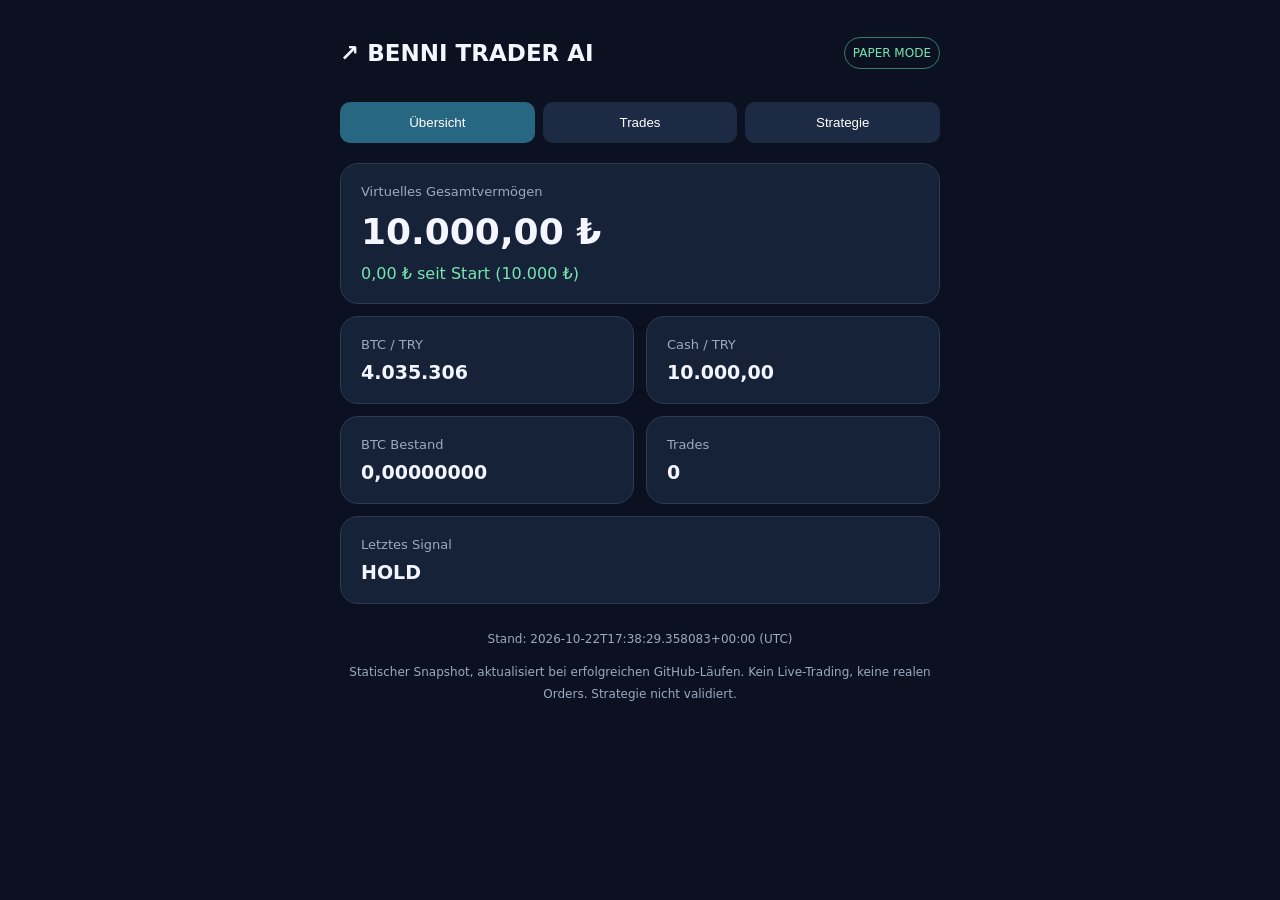
==== index.html @ b9be7a13 "Create index.html" ====
<!doctype html><html lang="de"><meta charset="utf-8"><meta name="viewport" content="width=device-width,initial-scale=1"><meta name="theme-color" content="#0b1120"><title>BENNI TRADER AI</title><style>body{margin:0;background:#0b1120;color:#f3f6ff;font:16px -apple-system,system-ui,sans-serif}main{max-width:600px;margin:auto;padding:25px 17px}header{display:flex;justify-content:space-between;align-items:center}h1{font-size:23px}.tag{color:#76e5b3;border:1px solid #387e68;padding:8px;border-radius:20px;font-size:12px}.card{background:#162238;border:1px solid #2a3c56;padding:20px;border-radius:18px;margin:12px 0}.muted{color:#9baac0;font-size:13px}.big{font-size:36px;font-weight:800;margin:12px 0}.green{color:#76e5b3}.red{color:#ff8c9a}.grid{display:grid;grid-template-columns:1fr 1fr;gap:12px}.grid .card{margin:0}.number{font-size:19px;font-weight:750;margin-top:9px;overflow-wrap:anywhere}.tabs{display:flex;gap:8px;margin:20px 0}.tabs button{flex:1;background:#1c2b43;border:0;border-radius:10px;color:white;padding:13px 2px}.tabs button.active{background:#286781}.section{display:none}.section.active{display:block}.entry{border-top:1px solid #324157;padding:12px 0;font-size:12px;overflow-wrap:anywhere}footer{text-align:center;color:#9baac0;font-size:12px;line-height:1.8;margin-top:25px}</style><main><header><h1>↗ BENNI TRADER AI</h1><span class="tag">PAPER MODE</span></header><div class="tabs"><button class="active" onclick="show('home',this)">Übersicht</button><button onclick="show('trades',this)">Trades</button><button onclick="show('strategy',this)">Strategie</button></div><section class="section active" id="home"><div class="card"><div class="muted">Virtuelles Gesamtvermögen</div><div class="big">10.000,00 ₺</div><div class="green">0,00 ₺ seit Start (10.000 ₺)</div></div><div class="grid"><div class="card"><div class="muted">BTC / TRY</div><div class="number">4.035.306</div></div><div class="card"><div class="muted">Cash / TRY</div><div class="number">10.000,00</div></div><div class="card"><div class="muted">BTC Bestand</div><div class="number">0,00000000</div></div><div class="card"><div class="muted">Trades</div><div class="number">0</div></div></div><div class="card"><div class="muted">Letztes Signal</div><div class="number">HOLD</div></div></section><section class="section" id="trades"><div class="card"><h3>Virtuelle Trades</h3><p>Keine Einträge</p></div><div class="card"><h3>Ereignisse</h3><div class="entry">{&quot;time&quot;: &quot;2026-10-22T17:38:29.358083+00:00&quot;, &quot;price_tl&quot;: 4035306.0, &quot;event&quot;: &quot;HOLD&quot;, &quot;equity_tl&quot;: 10000.0}</div><div class="entry">{&quot;time&quot;: &quot;2026-10-22T16:42:39.320759+00:00&quot;, &quot;price_tl&quot;: 4041953.0, &quot;event&quot;: &quot;HOLD&quot;, &quot;equity_tl&quot;: 10000.0}</div><div class="entry">{&quot;time&quot;: &quot;2026-10-22T15:42:54.539997+00:00&quot;, &quot;price_tl&quot;: 4045295.0, &quot;event&quot;: &quot;HOLD&quot;, &quot;equity_tl&quot;: 10000.0}</div><div class="entry">{&quot;time&quot;: &quot;2026-10-22T14:56:43.602788+00:00&quot;, &quot;price_tl&quot;: 4059293.0, &quot;event&quot;: &quot;HOLD&quot;, &quot;equity_tl&quot;: 10000.0}</div></div></section><section class="section" id="strategy"><div class="card"><h3>Teststrategie</h3><p>Kaufsignal: &gt; +0,5 % seit vorheriger Messung</p><p>Maximaler Kauf: 2.000 TRY</p><p>Stop-Loss: −2 %</p><p>Gewinnziel: +4 %</p><p>Gebührenannahme: 0,1 % je Seite</p><p>Kein Hebel</p></div></section><footer>Stand: 2026-10-22T17:38:29.358083+00:00 (UTC)<p>Statischer Snapshot, aktualisiert bei erfolgreichen GitHub-Läufen. Kein Live-Trading, keine realen Orders. Strategie nicht validiert.</p></footer></main><script>function show(id,btn){document.querySelectorAll('.section').forEach(e=>e.classList.toggle('active',e.id===id));document.querySelectorAll('.tabs button').forEach(e=>e.classList.toggle('active',e===btn))}</script></html>
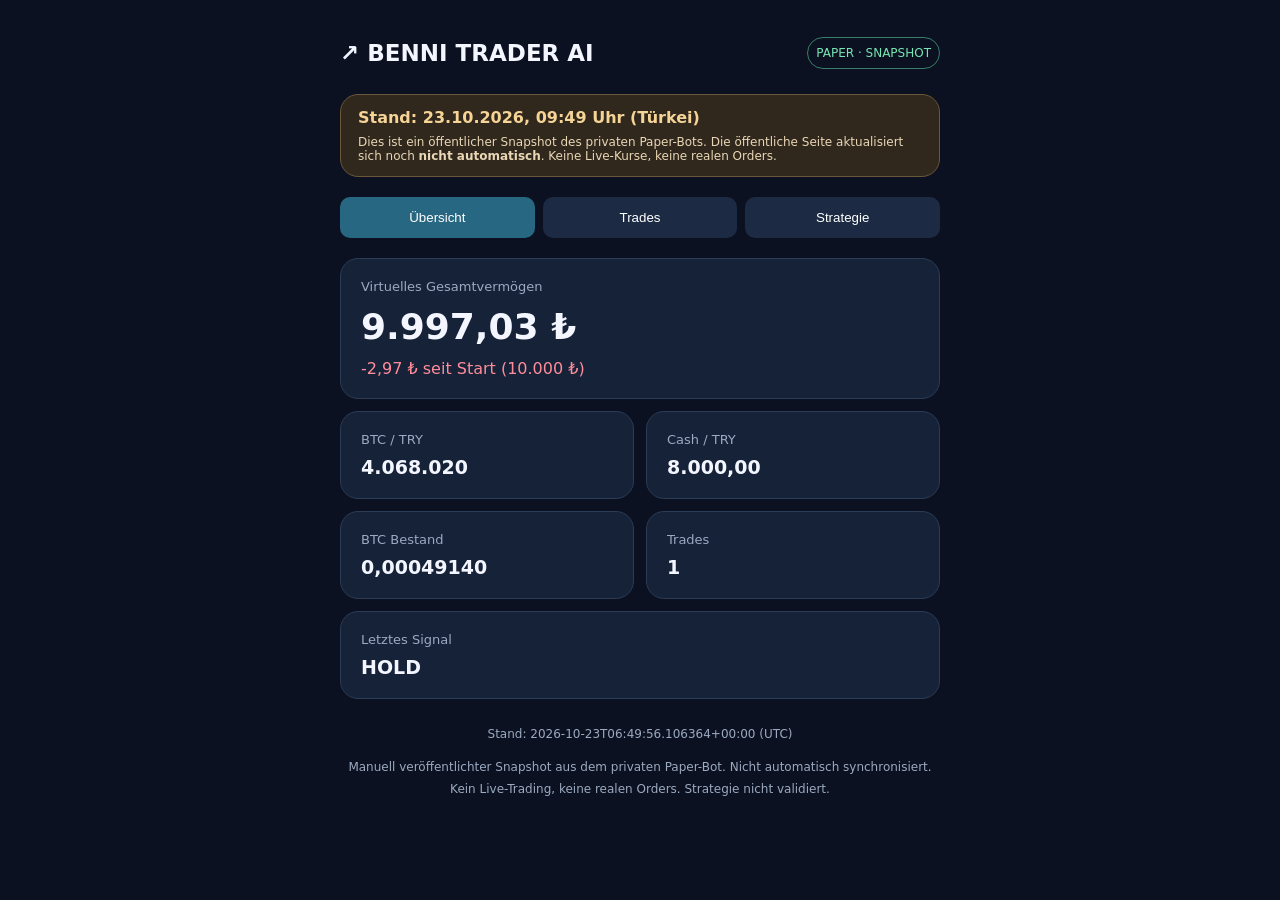
==== commit ab049253: "Sync latest paper-trading snapshot and prominently disclose static data" ====
--- a/index.html
+++ b/index.html
@@ -1 +1 @@
-<!doctype html><html lang="de"><meta charset="utf-8"><meta name="viewport" content="width=device-width,initial-scale=1"><meta name="theme-color" content="#0b1120"><title>BENNI TRADER AI</title><style>body{margin:0;background:#0b1120;color:#f3f6ff;font:16px -apple-system,system-ui,sans-serif}main{max-width:600px;margin:auto;padding:25px 17px}header{display:flex;justify-content:space-between;align-items:center}h1{font-size:23px}.tag{color:#76e5b3;border:1px solid #387e68;padding:8px;border-radius:20px;font-size:12px}.card{background:#162238;border:1px solid #2a3c56;padding:20px;border-radius:18px;margin:12px 0}.muted{color:#9baac0;font-size:13px}.big{font-size:36px;font-weight:800;margin:12px 0}.green{color:#76e5b3}.red{color:#ff8c9a}.grid{display:grid;grid-template-columns:1fr 1fr;gap:12px}.grid .card{margin:0}.number{font-size:19px;font-weight:750;margin-top:9px;overflow-wrap:anywhere}.tabs{display:flex;gap:8px;margin:20px 0}.tabs button{flex:1;background:#1c2b43;border:0;border-radius:10px;color:white;padding:13px 2px}.tabs button.active{background:#286781}.section{display:none}.section.active{display:block}.entry{border-top:1px solid #324157;padding:12px 0;font-size:12px;overflow-wrap:anywhere}footer{text-align:center;color:#9baac0;font-size:12px;line-height:1.8;margin-top:25px}</style><main><header><h1>↗ BENNI TRADER AI</h1><span class="tag">PAPER MODE</span></header><div class="tabs"><button class="active" onclick="show('home',this)">Übersicht</button><button onclick="show('trades',this)">Trades</button><button onclick="show('strategy',this)">Strategie</button></div><section class="section active" id="home"><div class="card"><div class="muted">Virtuelles Gesamtvermögen</div><div class="big">10.000,00 ₺</div><div class="green">0,00 ₺ seit Start (10.000 ₺)</div></div><div class="grid"><div class="card"><div class="muted">BTC / TRY</div><div class="number">4.035.306</div></div><div class="card"><div class="muted">Cash / TRY</div><div class="number">10.000,00</div></div><div class="card"><div class="muted">BTC Bestand</div><div class="number">0,00000000</div></div><div class="card"><div class="muted">Trades</div><div class="number">0</div></div></div><div class="card"><div class="muted">Letztes Signal</div><div class="number">HOLD</div></div></section><section class="section" id="trades"><div class="card"><h3>Virtuelle Trades</h3><p>Keine Einträge</p></div><div class="card"><h3>Ereignisse</h3><div class="entry">{&quot;time&quot;: &quot;2026-10-22T17:38:29.358083+00:00&quot;, &quot;price_tl&quot;: 4035306.0, &quot;event&quot;: &quot;HOLD&quot;, &quot;equity_tl&quot;: 10000.0}</div><div class="entry">{&quot;time&quot;: &quot;2026-10-22T16:42:39.320759+00:00&quot;, &quot;price_tl&quot;: 4041953.0, &quot;event&quot;: &quot;HOLD&quot;, &quot;equity_tl&quot;: 10000.0}</div><div class="entry">{&quot;time&quot;: &quot;2026-10-22T15:42:54.539997+00:00&quot;, &quot;price_tl&quot;: 4045295.0, &quot;event&quot;: &quot;HOLD&quot;, &quot;equity_tl&quot;: 10000.0}</div><div class="entry">{&quot;time&quot;: &quot;2026-10-22T14:56:43.602788+00:00&quot;, &quot;price_tl&quot;: 4059293.0, &quot;event&quot;: &quot;HOLD&quot;, &quot;equity_tl&quot;: 10000.0}</div></div></section><section class="section" id="strategy"><div class="card"><h3>Teststrategie</h3><p>Kaufsignal: &gt; +0,5 % seit vorheriger Messung</p><p>Maximaler Kauf: 2.000 TRY</p><p>Stop-Loss: −2 %</p><p>Gewinnziel: +4 %</p><p>Gebührenannahme: 0,1 % je Seite</p><p>Kein Hebel</p></div></section><footer>Stand: 2026-10-22T17:38:29.358083+00:00 (UTC)<p>Statischer Snapshot, aktualisiert bei erfolgreichen GitHub-Läufen. Kein Live-Trading, keine realen Orders. Strategie nicht validiert.</p></footer></main><script>function show(id,btn){document.querySelectorAll('.section').forEach(e=>e.classList.toggle('active',e.id===id));document.querySelectorAll('.tabs button').forEach(e=>e.classList.toggle('active',e===btn))}</script></html>
+<!doctype html><html lang="de"><meta charset="utf-8"><meta name="viewport" content="width=device-width,initial-scale=1"><meta name="theme-color" content="#0b1120"><title>BENNI TRADER AI</title><style>body{margin:0;background:#0b1120;color:#f3f6ff;font:16px -apple-system,system-ui,sans-serif}main{max-width:600px;margin:auto;padding:25px 17px}header{display:flex;justify-content:space-between;align-items:center}h1{font-size:23px}.tag{color:#76e5b3;border:1px solid #387e68;padding:8px;border-radius:20px;font-size:12px}.card{background:#162238;border:1px solid #2a3c56;padding:20px;border-radius:18px;margin:12px 0}.muted{color:#9baac0;font-size:13px}.big{font-size:36px;font-weight:800;margin:12px 0}.green{color:#76e5b3}.red{color:#ff8c9a}.grid{display:grid;grid-template-columns:1fr 1fr;gap:12px}.grid .card{margin:0}.number{font-size:19px;font-weight:750;margin-top:9px;overflow-wrap:anywhere}.tabs{display:flex;gap:8px;margin:20px 0}.tabs button{flex:1;background:#1c2b43;border:0;border-radius:10px;color:white;padding:13px 2px}.tabs button.active{background:#286781}.section{display:none}.section.active{display:block}.entry{border-top:1px solid #324157;padding:12px 0;font-size:12px;overflow-wrap:anywhere}footer{text-align:center;color:#9baac0;font-size:12px;line-height:1.8;margin-top:25px}</style><main><header><h1>↗ BENNI TRADER AI</h1><span class="tag">PAPER · SNAPSHOT</span></header><div class="card" style="padding:13px 17px;border-color:#6b573a;background:#30271d"><strong style="color:#f5d496">Stand: 23.10.2026, 09:49 Uhr (Türkei)</strong><p style="color:#e9d7b5;font-size:12px;margin:8px 0 0">Dies ist ein öffentlicher Snapshot des privaten Paper-Bots. Die öffentliche Seite aktualisiert sich noch <strong>nicht automatisch</strong>. Keine Live-Kurse, keine realen Orders.</p></div><div class="tabs"><button class="active" onclick="show('home',this)">Übersicht</button><button onclick="show('trades',this)">Trades</button><button onclick="show('strategy',this)">Strategie</button></div><section class="section active" id="home"><div class="card"><div class="muted">Virtuelles Gesamtvermögen</div><div class="big">9.997,03 ₺</div><div class="red">-2,97 ₺ seit Start (10.000 ₺)</div></div><div class="grid"><div class="card"><div class="muted">BTC / TRY</div><div class="number">4.068.020</div></div><div class="card"><div class="muted">Cash / TRY</div><div class="number">8.000,00</div></div><div class="card"><div class="muted">BTC Bestand</div><div class="number">0,00049140</div></div><div class="card"><div class="muted">Trades</div><div class="number">1</div></div></div><div class="card"><div class="muted">Letztes Signal</div><div class="number">HOLD</div></div></section><section class="section" id="trades"><div class="card"><h3>Virtuelle Trades</h3><div class="entry">{&quot;time&quot;: &quot;2026-10-23T02:40:31.738492+00:00&quot;, &quot;action&quot;: &quot;BUY&quot;, &quot;price&quot;: 4065930.0, &quot;budget_tl&quot;: 2000.0, &quot;reason&quot;: &quot;PRICE_MOMENTUM_0.5_PERCENT&quot;}</div></div><div class="card"><h3>Ereignisse</h3><div class="entry">{&quot;time&quot;: &quot;2026-10-23T06:49:56.106364+00:00&quot;, &quot;price_tl&quot;: 4068020.0, &quot;event&quot;: &quot;HOLD&quot;, &quot;equity_tl&quot;: 9997.03}</div><div class="entry">{&quot;time&quot;: &quot;2026-10-23T05:39:57.556438+00:00&quot;, &quot;price_tl&quot;: 4060807.0, &quot;event&quot;: &quot;HOLD&quot;, &quot;equity_tl&quot;: 9993.49}</div><div class="entry">{&quot;time&quot;: &quot;2026-10-23T04:40:06.357328+00:00&quot;, &quot;price_tl&quot;: 4059516.0, &quot;event&quot;: &quot;HOLD&quot;, &quot;equity_tl&quot;: 9992.85}</div><div class="entry">{&quot;time&quot;: &quot;2026-10-23T03:41:21.629863+00:00&quot;, &quot;price_tl&quot;: 4065906.0, &quot;event&quot;: &quot;HOLD&quot;, &quot;equity_tl&quot;: 9995.99}</div><div class="entry">{&quot;time&quot;: &quot;2026-10-23T02:40:31.738492+00:00&quot;, &quot;price_tl&quot;: 4065930.0, &quot;event&quot;: &quot;BUY&quot;, &quot;equity_tl&quot;: 9996.0}</div><div class="entry">{&quot;time&quot;: &quot;2026-10-23T01:45:26.786520+00:00&quot;, &quot;price_tl&quot;: 4044550.0, &quot;event&quot;: &quot;HOLD&quot;, &quot;equity_tl&quot;: 10000.0}</div><div class="entry">{&quot;time&quot;: &quot;2026-10-23T00:54:32.287099+00:00&quot;, &quot;price_tl&quot;: 4048081.0, &quot;event&quot;: &quot;HOLD&quot;, &quot;equity_tl&quot;: 10000.0}</div><div class="entry">{&quot;time&quot;: &quot;2026-10-22T23:38:26.418044+00:00&quot;, &quot;price_tl&quot;: 4038658.0, &quot;event&quot;: &quot;HOLD&quot;, &quot;equity_tl&quot;: 10000.0}</div><div class="entry">{&quot;time&quot;: &quot;2026-10-22T22:38:19.894892+00:00&quot;, &quot;price_tl&quot;: 4043601.0, &quot;event&quot;: &quot;HOLD&quot;, &quot;equity_tl&quot;: 10000.0}</div><div class="entry">{&quot;time&quot;: &quot;2026-10-22T21:39:09.547946+00:00&quot;, &quot;price_tl&quot;: 4046277.0, &quot;event&quot;: &quot;HOLD&quot;, &quot;equity_tl&quot;: 10000.0}</div><div class="entry">{&quot;time&quot;: &quot;2026-10-22T20:40:07.004545+00:00&quot;, &quot;price_tl&quot;: 4030241.0, &quot;event&quot;: &quot;HOLD&quot;, &quot;equity_tl&quot;: 10000.0}</div><div class="entry">{&quot;time&quot;: &quot;2026-10-22T19:42:06.209705+00:00&quot;, &quot;price_tl&quot;: 4035953.0, &quot;event&quot;: &quot;HOLD&quot;, &quot;equity_tl&quot;: 10000.0}</div><div class="entry">{&quot;time&quot;: &quot;2026-10-22T18:46:30.027247+00:00&quot;, &quot;price_tl&quot;: 4031453.0, &quot;event&quot;: &quot;HOLD&quot;, &quot;equity_tl&quot;: 10000.0}</div><div class="entry">{&quot;time&quot;: &quot;2026-10-22T17:38:29.358083+00:00&quot;, &quot;price_tl&quot;: 4035306.0, &quot;event&quot;: &quot;HOLD&quot;, &quot;equity_tl&quot;: 10000.0}</div><div class="entry">{&quot;time&quot;: &quot;2026-10-22T16:42:39.320759+00:00&quot;, &quot;price_tl&quot;: 4041953.0, &quot;event&quot;: &quot;HOLD&quot;, &quot;equity_tl&quot;: 10000.0}</div><div class="entry">{&quot;time&quot;: &quot;2026-10-22T15:42:54.539997+00:00&quot;, &quot;price_tl&quot;: 4045295.0, &quot;event&quot;: &quot;HOLD&quot;, &quot;equity_tl&quot;: 10000.0}</div><div class="entry">{&quot;time&quot;: &quot;2026-10-22T14:56:43.602788+00:00&quot;, &quot;price_tl&quot;: 4059293.0, &quot;event&quot;: &quot;HOLD&quot;, &quot;equity_tl&quot;: 10000.0}</div></div></section><section class="section" id="strategy"><div class="card"><h3>Teststrategie</h3><p>Kaufsignal: &gt; +0,5 % seit vorheriger Messung</p><p>Maximaler Kauf: 2.000 TRY</p><p>Stop-Loss: −2 %</p><p>Gewinnziel: +4 %</p><p>Gebührenannahme: 0,1 % je Seite</p><p>Kein Hebel</p></div></section><footer>Stand: 2026-10-23T06:49:56.106364+00:00 (UTC)<p>Manuell veröffentlichter Snapshot aus dem privaten Paper-Bot. Nicht automatisch synchronisiert. Kein Live-Trading, keine realen Orders. Strategie nicht validiert.</p></footer></main><script>function show(id,btn){document.querySelectorAll('.section').forEach(e=>e.classList.toggle('active',e.id===id));document.querySelectorAll('.tabs button').forEach(e=>e.classList.toggle('active',e===btn))}</script></html>
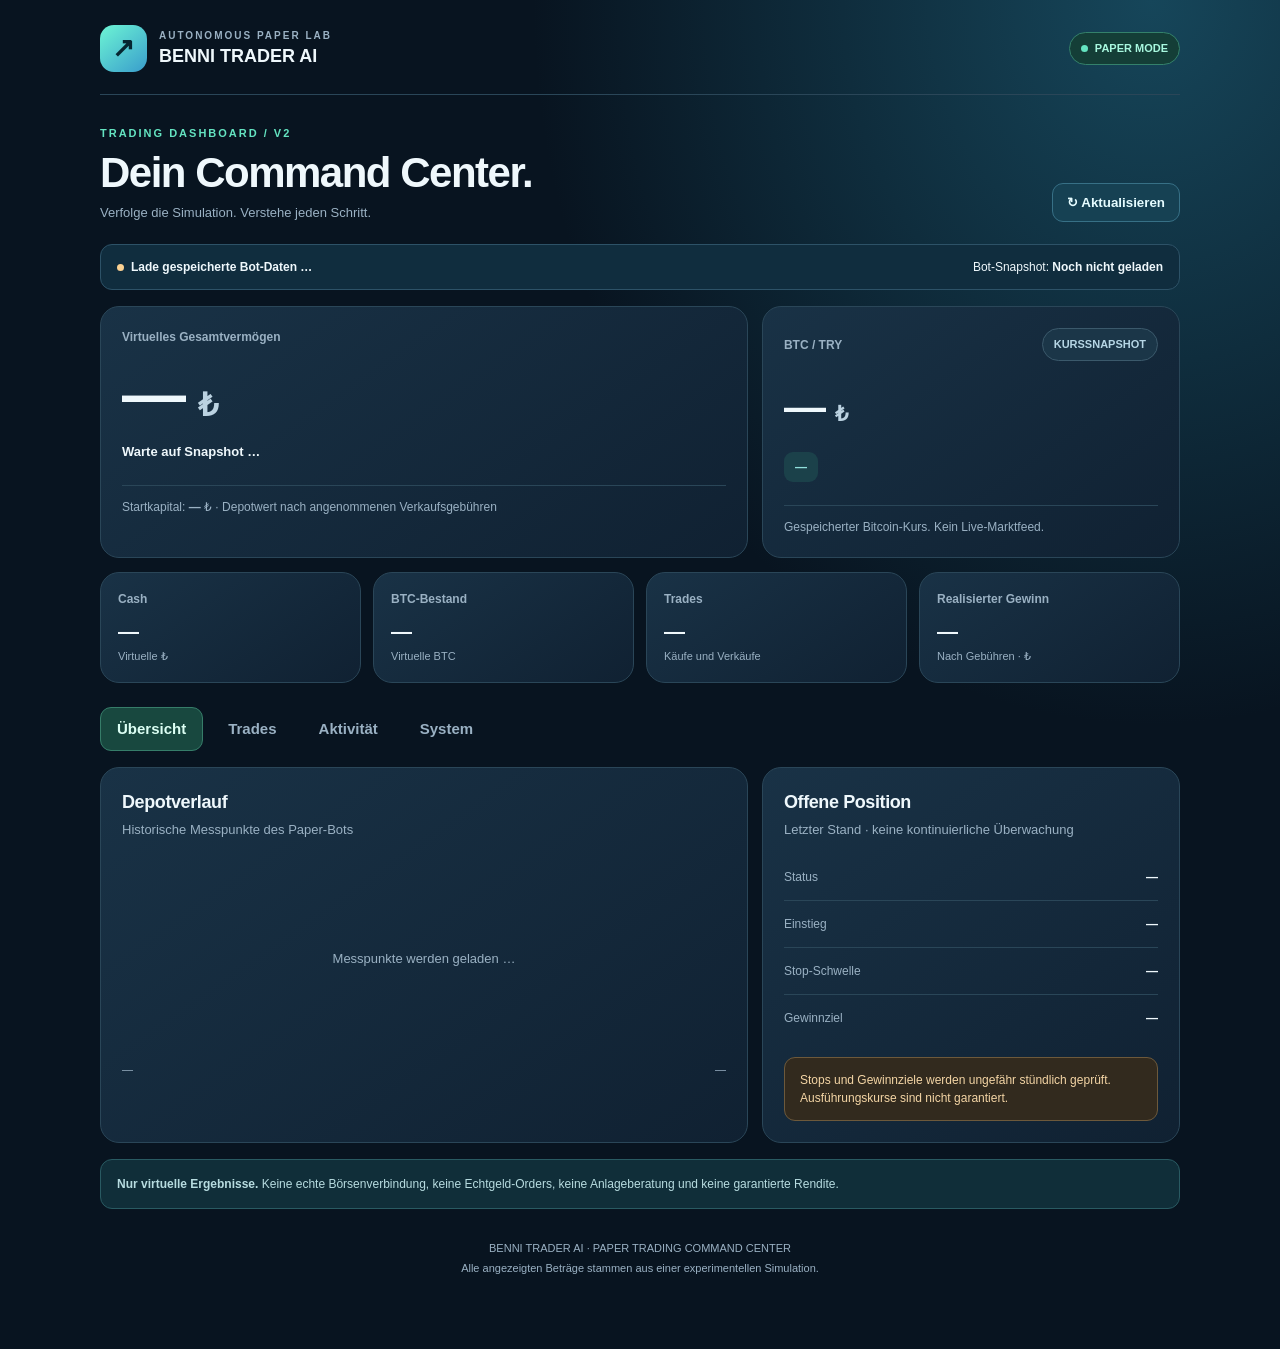
==== commit 54380941: "Launch BENNI responsive dashboard with portfolio, trades, chart and status pages" ====
--- a/index.html
+++ b/index.html
@@ -1 +1,81 @@
-<!doctype html><html lang="de"><meta charset="utf-8"><meta name="viewport" content="width=device-width,initial-scale=1"><meta name="theme-color" content="#0b1120"><title>BENNI TRADER AI</title><style>body{margin:0;background:#0b1120;color:#f3f6ff;font:16px -apple-system,system-ui,sans-serif}main{max-width:600px;margin:auto;padding:25px 17px}header{display:flex;justify-content:space-between;align-items:center}h1{font-size:23px}.tag{color:#76e5b3;border:1px solid #387e68;padding:8px;border-radius:20px;font-size:12px}.card{background:#162238;border:1px solid #2a3c56;padding:20px;border-radius:18px;margin:12px 0}.muted{color:#9baac0;font-size:13px}.big{font-size:36px;font-weight:800;margin:12px 0}.green{color:#76e5b3}.red{color:#ff8c9a}.grid{display:grid;grid-template-columns:1fr 1fr;gap:12px}.grid .card{margin:0}.number{font-size:19px;font-weight:750;margin-top:9px;overflow-wrap:anywhere}.tabs{display:flex;gap:8px;margin:20px 0}.tabs button{flex:1;background:#1c2b43;border:0;border-radius:10px;color:white;padding:13px 2px}.tabs button.active{background:#286781}.section{display:none}.section.active{display:block}.entry{border-top:1px solid #324157;padding:12px 0;font-size:12px;overflow-wrap:anywhere}footer{text-align:center;color:#9baac0;font-size:12px;line-height:1.8;margin-top:25px}</style><main><header><h1>↗ BENNI TRADER AI</h1><span class="tag">PAPER · SNAPSHOT</span></header><div class="card" style="padding:13px 17px;border-color:#6b573a;background:#30271d"><strong style="color:#f5d496">Stand: 23.10.2026, 09:49 Uhr (Türkei)</strong><p style="color:#e9d7b5;font-size:12px;margin:8px 0 0">Dies ist ein öffentlicher Snapshot des privaten Paper-Bots. Die öffentliche Seite aktualisiert sich noch <strong>nicht automatisch</strong>. Keine Live-Kurse, keine realen Orders.</p></div><div class="tabs"><button class="active" onclick="show('home',this)">Übersicht</button><button onclick="show('trades',this)">Trades</button><button onclick="show('strategy',this)">Strategie</button></div><section class="section active" id="home"><div class="card"><div class="muted">Virtuelles Gesamtvermögen</div><div class="big">9.997,03 ₺</div><div class="red">-2,97 ₺ seit Start (10.000 ₺)</div></div><div class="grid"><div class="card"><div class="muted">BTC / TRY</div><div class="number">4.068.020</div></div><div class="card"><div class="muted">Cash / TRY</div><div class="number">8.000,00</div></div><div class="card"><div class="muted">BTC Bestand</div><div class="number">0,00049140</div></div><div class="card"><div class="muted">Trades</div><div class="number">1</div></div></div><div class="card"><div class="muted">Letztes Signal</div><div class="number">HOLD</div></div></section><section class="section" id="trades"><div class="card"><h3>Virtuelle Trades</h3><div class="entry">{&quot;time&quot;: &quot;2026-10-23T02:40:31.738492+00:00&quot;, &quot;action&quot;: &quot;BUY&quot;, &quot;price&quot;: 4065930.0, &quot;budget_tl&quot;: 2000.0, &quot;reason&quot;: &quot;PRICE_MOMENTUM_0.5_PERCENT&quot;}</div></div><div class="card"><h3>Ereignisse</h3><div class="entry">{&quot;time&quot;: &quot;2026-10-23T06:49:56.106364+00:00&quot;, &quot;price_tl&quot;: 4068020.0, &quot;event&quot;: &quot;HOLD&quot;, &quot;equity_tl&quot;: 9997.03}</div><div class="entry">{&quot;time&quot;: &quot;2026-10-23T05:39:57.556438+00:00&quot;, &quot;price_tl&quot;: 4060807.0, &quot;event&quot;: &quot;HOLD&quot;, &quot;equity_tl&quot;: 9993.49}</div><div class="entry">{&quot;time&quot;: &quot;2026-10-23T04:40:06.357328+00:00&quot;, &quot;price_tl&quot;: 4059516.0, &quot;event&quot;: &quot;HOLD&quot;, &quot;equity_tl&quot;: 9992.85}</div><div class="entry">{&quot;time&quot;: &quot;2026-10-23T03:41:21.629863+00:00&quot;, &quot;price_tl&quot;: 4065906.0, &quot;event&quot;: &quot;HOLD&quot;, &quot;equity_tl&quot;: 9995.99}</div><div class="entry">{&quot;time&quot;: &quot;2026-10-23T02:40:31.738492+00:00&quot;, &quot;price_tl&quot;: 4065930.0, &quot;event&quot;: &quot;BUY&quot;, &quot;equity_tl&quot;: 9996.0}</div><div class="entry">{&quot;time&quot;: &quot;2026-10-23T01:45:26.786520+00:00&quot;, &quot;price_tl&quot;: 4044550.0, &quot;event&quot;: &quot;HOLD&quot;, &quot;equity_tl&quot;: 10000.0}</div><div class="entry">{&quot;time&quot;: &quot;2026-10-23T00:54:32.287099+00:00&quot;, &quot;price_tl&quot;: 4048081.0, &quot;event&quot;: &quot;HOLD&quot;, &quot;equity_tl&quot;: 10000.0}</div><div class="entry">{&quot;time&quot;: &quot;2026-10-22T23:38:26.418044+00:00&quot;, &quot;price_tl&quot;: 4038658.0, &quot;event&quot;: &quot;HOLD&quot;, &quot;equity_tl&quot;: 10000.0}</div><div class="entry">{&quot;time&quot;: &quot;2026-10-22T22:38:19.894892+00:00&quot;, &quot;price_tl&quot;: 4043601.0, &quot;event&quot;: &quot;HOLD&quot;, &quot;equity_tl&quot;: 10000.0}</div><div class="entry">{&quot;time&quot;: &quot;2026-10-22T21:39:09.547946+00:00&quot;, &quot;price_tl&quot;: 4046277.0, &quot;event&quot;: &quot;HOLD&quot;, &quot;equity_tl&quot;: 10000.0}</div><div class="entry">{&quot;time&quot;: &quot;2026-10-22T20:40:07.004545+00:00&quot;, &quot;price_tl&quot;: 4030241.0, &quot;event&quot;: &quot;HOLD&quot;, &quot;equity_tl&quot;: 10000.0}</div><div class="entry">{&quot;time&quot;: &quot;2026-10-22T19:42:06.209705+00:00&quot;, &quot;price_tl&quot;: 4035953.0, &quot;event&quot;: &quot;HOLD&quot;, &quot;equity_tl&quot;: 10000.0}</div><div class="entry">{&quot;time&quot;: &quot;2026-10-22T18:46:30.027247+00:00&quot;, &quot;price_tl&quot;: 4031453.0, &quot;event&quot;: &quot;HOLD&quot;, &quot;equity_tl&quot;: 10000.0}</div><div class="entry">{&quot;time&quot;: &quot;2026-10-22T17:38:29.358083+00:00&quot;, &quot;price_tl&quot;: 4035306.0, &quot;event&quot;: &quot;HOLD&quot;, &quot;equity_tl&quot;: 10000.0}</div><div class="entry">{&quot;time&quot;: &quot;2026-10-22T16:42:39.320759+00:00&quot;, &quot;price_tl&quot;: 4041953.0, &quot;event&quot;: &quot;HOLD&quot;, &quot;equity_tl&quot;: 10000.0}</div><div class="entry">{&quot;time&quot;: &quot;2026-10-22T15:42:54.539997+00:00&quot;, &quot;price_tl&quot;: 4045295.0, &quot;event&quot;: &quot;HOLD&quot;, &quot;equity_tl&quot;: 10000.0}</div><div class="entry">{&quot;time&quot;: &quot;2026-10-22T14:56:43.602788+00:00&quot;, &quot;price_tl&quot;: 4059293.0, &quot;event&quot;: &quot;HOLD&quot;, &quot;equity_tl&quot;: 10000.0}</div></div></section><section class="section" id="strategy"><div class="card"><h3>Teststrategie</h3><p>Kaufsignal: &gt; +0,5 % seit vorheriger Messung</p><p>Maximaler Kauf: 2.000 TRY</p><p>Stop-Loss: −2 %</p><p>Gewinnziel: +4 %</p><p>Gebührenannahme: 0,1 % je Seite</p><p>Kein Hebel</p></div></section><footer>Stand: 2026-10-23T06:49:56.106364+00:00 (UTC)<p>Manuell veröffentlichter Snapshot aus dem privaten Paper-Bot. Nicht automatisch synchronisiert. Kein Live-Trading, keine realen Orders. Strategie nicht validiert.</p></footer></main><script>function show(id,btn){document.querySelectorAll('.section').forEach(e=>e.classList.toggle('active',e.id===id));document.querySelectorAll('.tabs button').forEach(e=>e.classList.toggle('active',e===btn))}</script></html>+<!doctype html>
+<html lang="de">
+<head>
+<meta charset="utf-8"><meta name="viewport" content="width=device-width,initial-scale=1">
+<meta name="theme-color" content="#081420">
+<meta name="description" content="BENNI TRADER AI, transparentes Paper-Trading-Dashboard mit Depotverlauf, Kursdaten und virtuellen Trades.">
+<title>BENNI TRADER AI | Command Center</title>
+<link rel="stylesheet" href="./styles.css">
+<script src="./app.js" defer></script>
+</head>
+<body><main>
+<header class="top">
+<div class="brand"><div class="mark" aria-hidden="true">↗</div>
+<div><div class="brand-small">AUTONOMOUS PAPER LAB</div><div class="brand-name">BENNI TRADER AI</div></div></div>
+<span class="pill"><span class="dot"></span>PAPER MODE</span>
+</header>
+<div class="head"><div><div class="eyebrow">TRADING DASHBOARD / V2</div>
+<h1>Dein Command Center.</h1><p class="sub">Verfolge die Simulation. Verstehe jeden Schritt.</p></div>
+<button class="btn" id="refresh" type="button">↻ Aktualisieren</button></div>
+<div class="status warning" id="statusBox" role="status" aria-live="polite">
+<div><span class="dot"></span><strong id="statusText">Lade gespeicherte Bot-Daten …</strong></div>
+<div>Bot-Snapshot: <strong id="updatedAt">Noch nicht geladen</strong></div>
+</div>
+<div class="layout">
+<section class="card"><div class="label">Virtuelles Gesamtvermögen</div>
+<div class="equity"><span id="equity">—</span> <span class="unit">₺</span></div>
+<div class="change" id="change">Warte auf Snapshot …</div>
+<div class="footline">Startkapital: <strong id="initial">—</strong> ₺ · Depotwert nach angenommenen Verkaufsgebühren</div></section>
+<section class="card"><div class="between"><span class="label">BTC / TRY</span><span class="pill" style="background:#1b3648;border-color:#3b596b;color:#b6d6e5">KURSSNAPSHOT</span></div>
+<div class="market"><span id="price">—</span> <span class="unit">₺</span></div>
+<div class="signal" id="signal">—</div>
+<div class="footline">Gespeicherter Bitcoin-Kurs. Kein Live-Marktfeed.</div></section>
+</div>
+<div class="metrics">
+<section class="card metric"><div class="label">Cash</div><div class="value" id="cash">—</div><div class="hint">Virtuelle ₺</div></section>
+<section class="card metric"><div class="label">BTC-Bestand</div><div class="value" id="btc">—</div><div class="hint">Virtuelle BTC</div></section>
+<section class="card metric"><div class="label">Trades</div><div class="value" id="count">—</div><div class="hint">Käufe und Verkäufe</div></section>
+<section class="card metric"><div class="label">Realisierter Gewinn</div><div class="value" id="realized">—</div><div class="hint">Nach Gebühren · ₺</div></section>
+</div>
+<nav class="tabs" aria-label="Dashboard-Bereiche">
+<button type="button" data-view="overview" aria-selected="true">Übersicht</button>
+<button type="button" data-view="trades" aria-selected="false">Trades</button>
+<button type="button" data-view="events" aria-selected="false">Aktivität</button>
+<button type="button" data-view="system" aria-selected="false">System</button>
+</nav>
+<section class="view" id="overview">
+<div class="layout">
+<div class="card"><h2>Depotverlauf</h2><p class="sub">Historische Messpunkte des Paper-Bots</p>
+<div class="chart" id="chart"><p class="empty">Messpunkte werden geladen …</p></div>
+<div class="chart-caption"><span id="chartStart">—</span><span id="chartEnd">—</span></div></div>
+<div class="card"><h2>Offene Position</h2><p class="sub">Letzter Stand · keine kontinuierliche Überwachung</p>
+<div style="margin-top:14px">
+<div class="kv"><span>Status</span><strong id="position">—</strong></div>
+<div class="kv"><span>Einstieg</span><strong id="entry">—</strong></div>
+<div class="kv"><span>Stop-Schwelle</span><strong id="stop">—</strong></div>
+<div class="kv"><span>Gewinnziel</span><strong id="target">—</strong></div>
+</div><div class="notice">Stops und Gewinnziele werden ungefähr stündlich geprüft. Ausführungskurse sind nicht garantiert.</div></div>
+</div></section>
+<section class="view" id="trades" hidden><div class="card">
+<h2>Virtuelle Trades</h2><p class="sub">Käufe, Verkäufe und Ergebnis</p>
+<ul class="list" id="tradeList"><li class="empty">Noch keine Daten</li></ul></div></section>
+<section class="view" id="events" hidden><div class="card">
+<h2>Bot-Aktivität</h2><p class="sub">Gespeicherte BTC-Kurse und Signale</p>
+<ul class="list" id="eventList"><li class="empty">Noch keine Daten</li></ul></div></section>
+<section class="view" id="system" hidden>
+<div class="layout">
+<div class="card"><h2>Systemstatus</h2>
+<div class="kv"><span>Modus</span><strong class="positive">Nur Paper-Trading</strong></div>
+<div class="kv"><span>Markt</span><strong>BTC / TRY</strong></div>
+<div class="kv"><span>Browser prüft Updates</span><strong>Alle 60 Sekunden</strong></div>
+<div class="kv"><span>Bot-Datenstand</span><strong id="systemUpdated">—</strong></div>
+<div class="kv"><span>Risikostopp</span><strong id="halt">—</strong></div>
+<div class="kv"><span>Letzter Abruf</span><strong id="checked">—</strong></div>
+</div>
+<div class="card"><h2>So funktioniert die Aktualisierung</h2>
+<p class="sub" style="margin-top:12px">Diese Seite lädt die öffentliche Datei <code>data.json</code> beim Öffnen und alle 60 Sekunden. Sie zeigt neue Werte erst, nachdem der private Paper-Bot sie übertragen und GitHub Pages sie veröffentlicht hat.</p>
+<div class="notice">Neue Werte können verzögert erscheinen. Eine fehlende Übertragung wird als veralteter Snapshot gekennzeichnet.</div>
+</div></div></section>
+<div class="info"><strong>Nur virtuelle Ergebnisse.</strong> Keine echte Börsenverbindung, keine Echtgeld-Orders, keine Anlageberatung und keine garantierte Rendite.</div>
+<footer>BENNI TRADER AI · PAPER TRADING COMMAND CENTER<br>Alle angezeigten Beträge stammen aus einer experimentellen Simulation.</footer>
+</main></body></html>
--- a/styles.css
+++ b/styles.css
@@ -0,0 +1,5 @@
+:root{color-scheme:dark;--bg:#081420;--card:#132637;--edge:#2a4658;--text:#eff8fc;--muted:#9ab1c3;--mint:#64e4c1;--red:#ff8899;--amber:#fbd192}
+*{box-sizing:border-box}html{scroll-behavior:smooth}body{margin:0;background:radial-gradient(ellipse at 90% 0,#16465a,transparent 38%),var(--bg);color:var(--text);font:15px/1.5 -apple-system,BlinkMacSystemFont,"Segoe UI",sans-serif}
+main{max-width:1120px;margin:0 auto;padding:25px 20px 70px}.top,.brand,.head,.between,.status,.tabs,.change,.metrics{display:flex;align-items:center;justify-content:space-between;gap:12px}.top{border-bottom:1px solid var(--edge);padding-bottom:22px;margin-bottom:30px}.brand{justify-content:flex-start}.mark{display:grid;place-items:center;width:47px;height:47px;border-radius:14px;background:linear-gradient(140deg,#6df5d4,#399dcc);color:#062631;font-weight:900;font-size:27px}.brand-name{font-size:18px;font-weight:850}.brand-small{font-size:10px;color:var(--muted);letter-spacing:2px;font-weight:800}.pill{padding:7px 11px;background:#143e37;border:1px solid #34816b;border-radius:30px;color:#a8f8df;font-size:11px;font-weight:850;white-space:nowrap}.dot{display:inline-block;border-radius:50%;width:7px;height:7px;background:var(--mint);margin-right:7px}.head{align-items:flex-end;margin-bottom:22px}.eyebrow{font-size:11px;color:var(--mint);font-weight:800;letter-spacing:2px}h1{font-size:clamp(28px,4vw,42px);letter-spacing:-1.5px;line-height:1.13;margin:7px 0}h2{font-size:18px;letter-spacing:-.4px;margin:0 0 4px}p{margin:0}.muted,.sub{color:var(--muted)}.sub{font-size:13px}.btn{border:1px solid #377086;background:#164153;color:#e5fcff;border-radius:11px;padding:11px 14px;font-weight:800;cursor:pointer}.btn:disabled{opacity:.5}.btn:focus-visible,button:focus-visible{outline:2px solid var(--mint);outline-offset:3px}
+.status{flex-wrap:wrap;border:1px solid #2d5267;background:#102d3e;border-radius:12px;padding:13px 16px;margin-bottom:16px;font-size:12px}.status.warning .dot{background:var(--amber)}.status.error .dot{background:var(--red)}.status strong{font-weight:750}.layout{display:grid;grid-template-columns:1.55fr 1fr;gap:14px}.card{background:linear-gradient(145deg,#193246,#102132);border:1px solid var(--edge);border-radius:19px;padding:21px}.label{font-size:12px;color:var(--muted);font-weight:700}.equity{font-size:clamp(40px,5.8vw,64px);font-weight:850;letter-spacing:-3px;line-height:1.25;margin:8px 0}.unit{font-size:.5em;color:#bbd2e1;font-weight:700}.change{justify-content:flex-start;font-size:13px;font-weight:750}.positive{color:var(--mint)}.negative{color:var(--red)}.footline{border-top:1px solid var(--edge);margin-top:23px;padding-top:12px;color:var(--muted);font-size:12px}.market{font-size:clamp(28px,3.7vw,42px);font-weight:820;letter-spacing:-1.5px;margin:14px 0}.signal{display:inline-block;color:#91e0dc;background:#1b414a;border-radius:9px;padding:6px 11px;font-size:12px;font-weight:850}.metrics{display:grid;grid-template-columns:repeat(4,minmax(0,1fr));gap:12px;margin:14px 0 19px}.metric{padding:17px}.value{font-size:21px;font-weight:790;overflow-wrap:anywhere;margin:7px 0 2px}.hint{font-size:11px;color:var(--muted)}.tabs{justify-content:flex-start;overflow:auto;gap:8px;margin:24px 0 16px}.tabs button{border:1px solid transparent;border-radius:11px;background:transparent;color:var(--muted);padding:10px 16px;white-space:nowrap;font:inherit;cursor:pointer;font-weight:700}.tabs button[aria-selected=true]{background:#18483f;border-color:#367d69;color:#dcfff4}.view[hidden]{display:none}.chart{height:205px;display:grid;place-items:center;margin-top:16px}.chart svg{width:100%;height:200px}.chart-caption{display:flex;justify-content:space-between;color:var(--muted);font-size:11px}.list{padding:0;margin:12px 0 0;list-style:none}.item,.kv{border-top:1px solid var(--edge);padding:14px 0;display:flex;justify-content:space-between;gap:10px;align-items:center}.item:first-child,.kv:first-child{border:0}.item-title{font-weight:750;font-size:13px}.item-sub{font-size:12px;color:var(--muted);margin-top:3px}.item-right{text-align:right;font-size:13px;font-weight:750}.kv span{color:var(--muted);font-size:12px}.kv strong{font-size:12px;text-align:right}.notice{background:#322a1e;border:1px solid #6d593b;color:#f4d5a5;border-radius:11px;padding:13px 15px;font-size:12px;line-height:1.5;margin-top:16px}.info{border:1px solid #295a62;background:#102e39;color:#b7dce0;padding:15px 16px;border-radius:12px;margin-top:16px;font-size:12px}.empty{color:var(--muted);padding:18px 0;font-size:13px}footer{text-align:center;margin-top:30px;font-size:11px;color:var(--muted);line-height:1.8}
+@media(max-width:800px){.layout{grid-template-columns:1fr}.metrics{grid-template-columns:repeat(2,minmax(0,1fr))}}@media(max-width:520px){main{padding:18px 14px 50px}.card{padding:17px}.metric{padding:15px}.value{font-size:19px}.equity{font-size:44px}.mark{width:42px;height:42px}.brand-name{font-size:15px}.brand-small{font-size:9px}.status{align-items:flex-start}.head{align-items:center}.btn{padding:10px}.chart{height:170px}.chart svg{height:165px}}
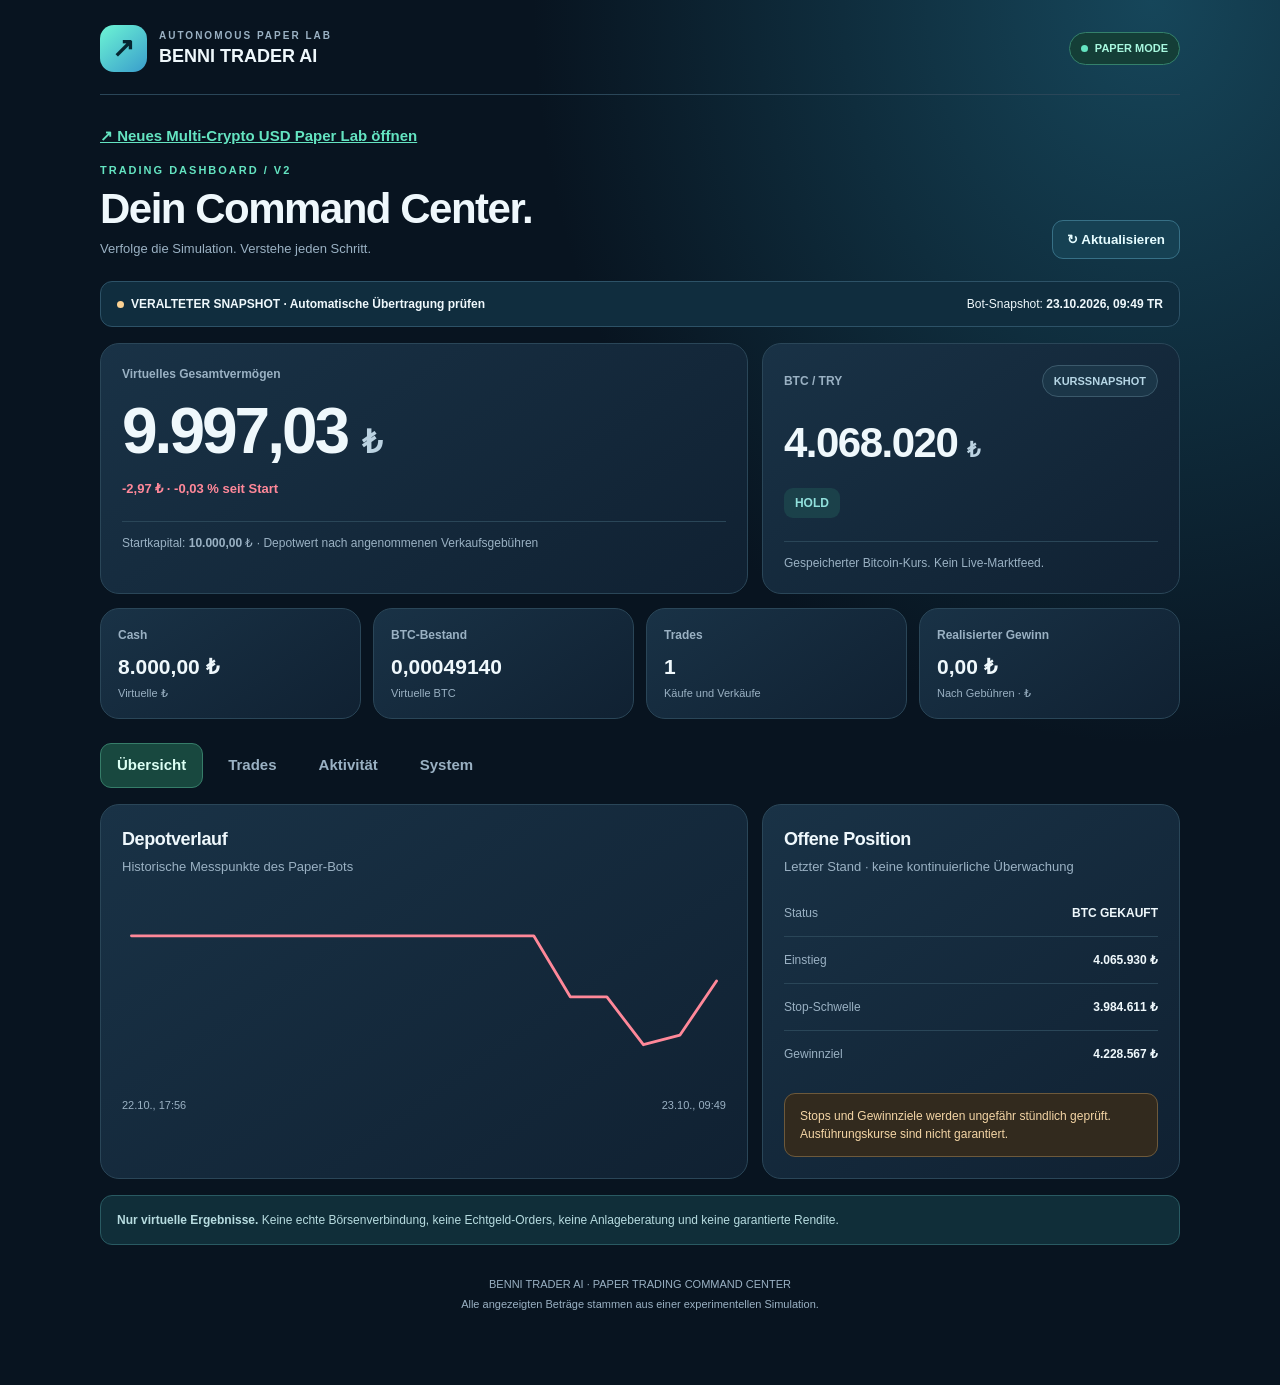
==== commit d2608958: "Link BTC dashboard to multi-coin USD paper research view" ====
--- a/index.html
+++ b/index.html
@@ -14,7 +14,7 @@
 <div><div class="brand-small">AUTONOMOUS PAPER LAB</div><div class="brand-name">BENNI TRADER AI</div></div></div>
 <span class="pill"><span class="dot"></span>PAPER MODE</span>
 </header>
-<div class="head"><div><div class="eyebrow">TRADING DASHBOARD / V2</div>
+<p style="margin-bottom:14px"><a href="./multi.html" style="color:#64e4c1;font-weight:750">↗ Neues Multi-Crypto USD Paper Lab öffnen</a></p><div class="head"><div><div class="eyebrow">TRADING DASHBOARD / V2</div>
 <h1>Dein Command Center.</h1><p class="sub">Verfolge die Simulation. Verstehe jeden Schritt.</p></div>
 <button class="btn" id="refresh" type="button">↻ Aktualisieren</button></div>
 <div class="status warning" id="statusBox" role="status" aria-live="polite">
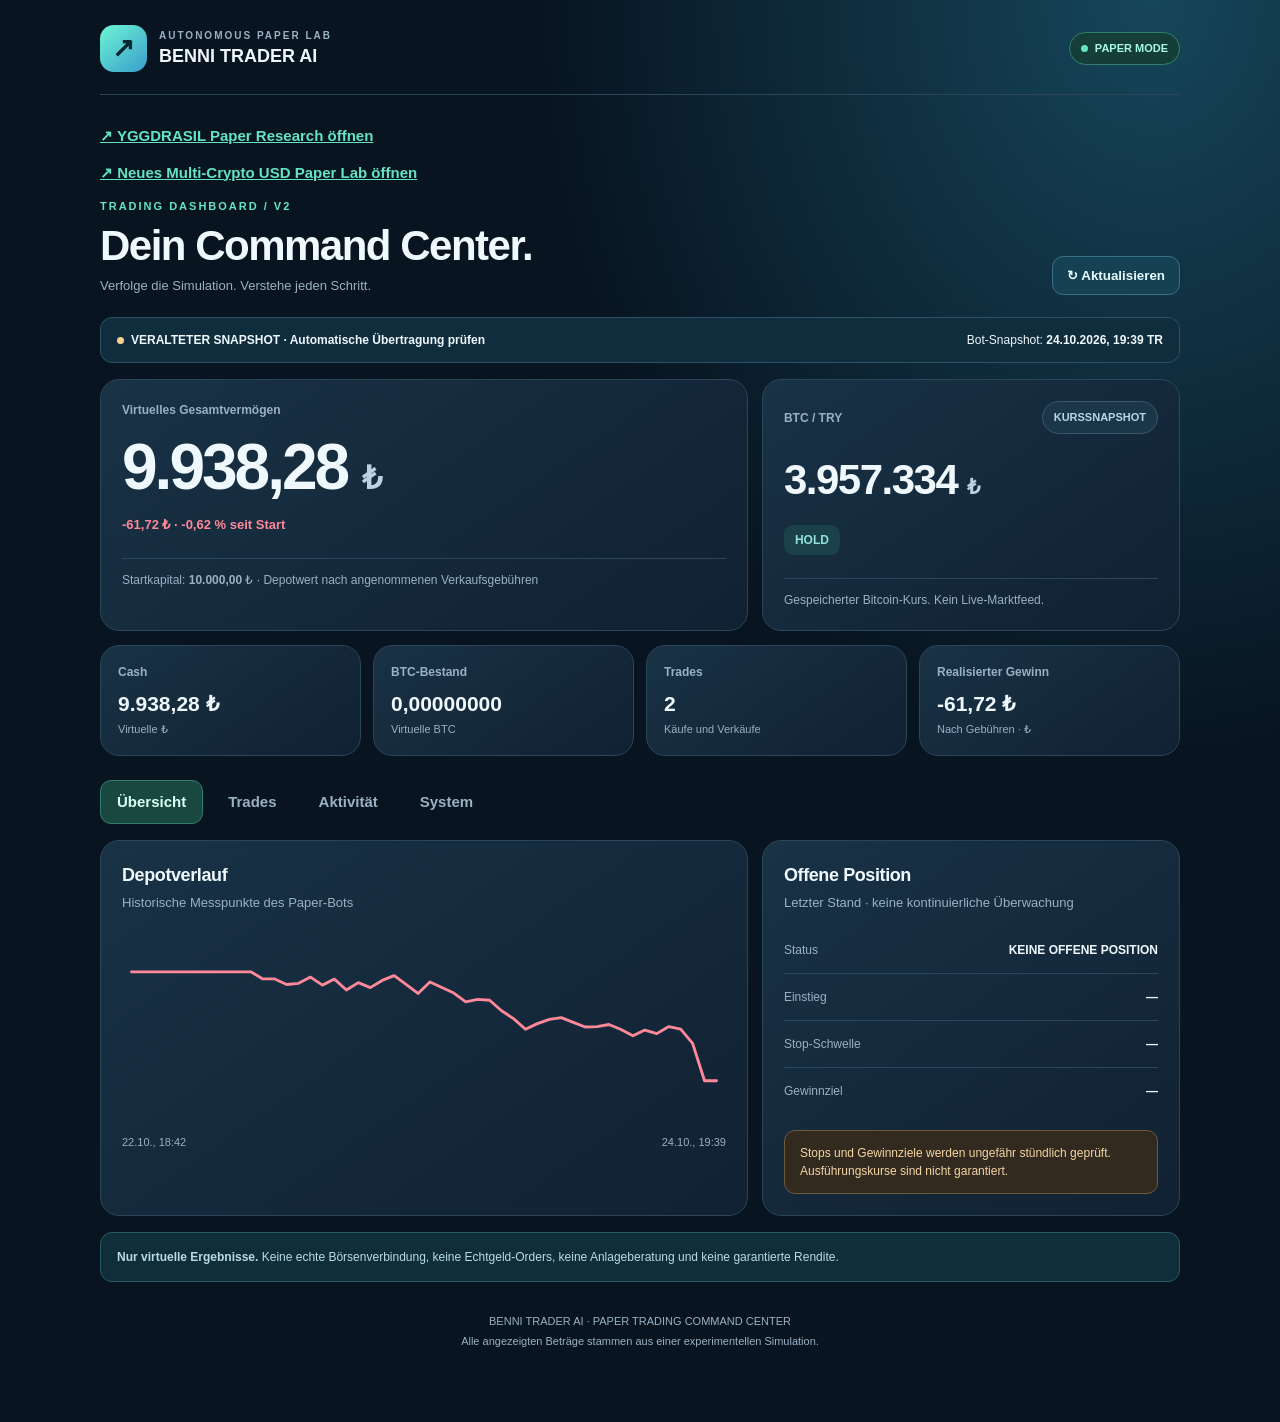
==== commit 5f9fd637: "Add strict YGGDRASIL paper dashboard and tested replay/forward schema" ====
--- a/index.html
+++ b/index.html
@@ -14,6 +14,7 @@
 <div><div class="brand-small">AUTONOMOUS PAPER LAB</div><div class="brand-name">BENNI TRADER AI</div></div></div>
 <span class="pill"><span class="dot"></span>PAPER MODE</span>
 </header>
+<p style="margin-bottom:14px"><a href="./paper.html" style="color:#64e4c1;font-weight:750">↗ YGGDRASIL Paper Research öffnen</a></p>
 <p style="margin-bottom:14px"><a href="./multi.html" style="color:#64e4c1;font-weight:750">↗ Neues Multi-Crypto USD Paper Lab öffnen</a></p><div class="head"><div><div class="eyebrow">TRADING DASHBOARD / V2</div>
 <h1>Dein Command Center.</h1><p class="sub">Verfolge die Simulation. Verstehe jeden Schritt.</p></div>
 <button class="btn" id="refresh" type="button">↻ Aktualisieren</button></div>
@@ -79,3 +80,4 @@
 <div class="info"><strong>Nur virtuelle Ergebnisse.</strong> Keine echte Börsenverbindung, keine Echtgeld-Orders, keine Anlageberatung und keine garantierte Rendite.</div>
 <footer>BENNI TRADER AI · PAPER TRADING COMMAND CENTER<br>Alle angezeigten Beträge stammen aus einer experimentellen Simulation.</footer>
 </main></body></html>
+
